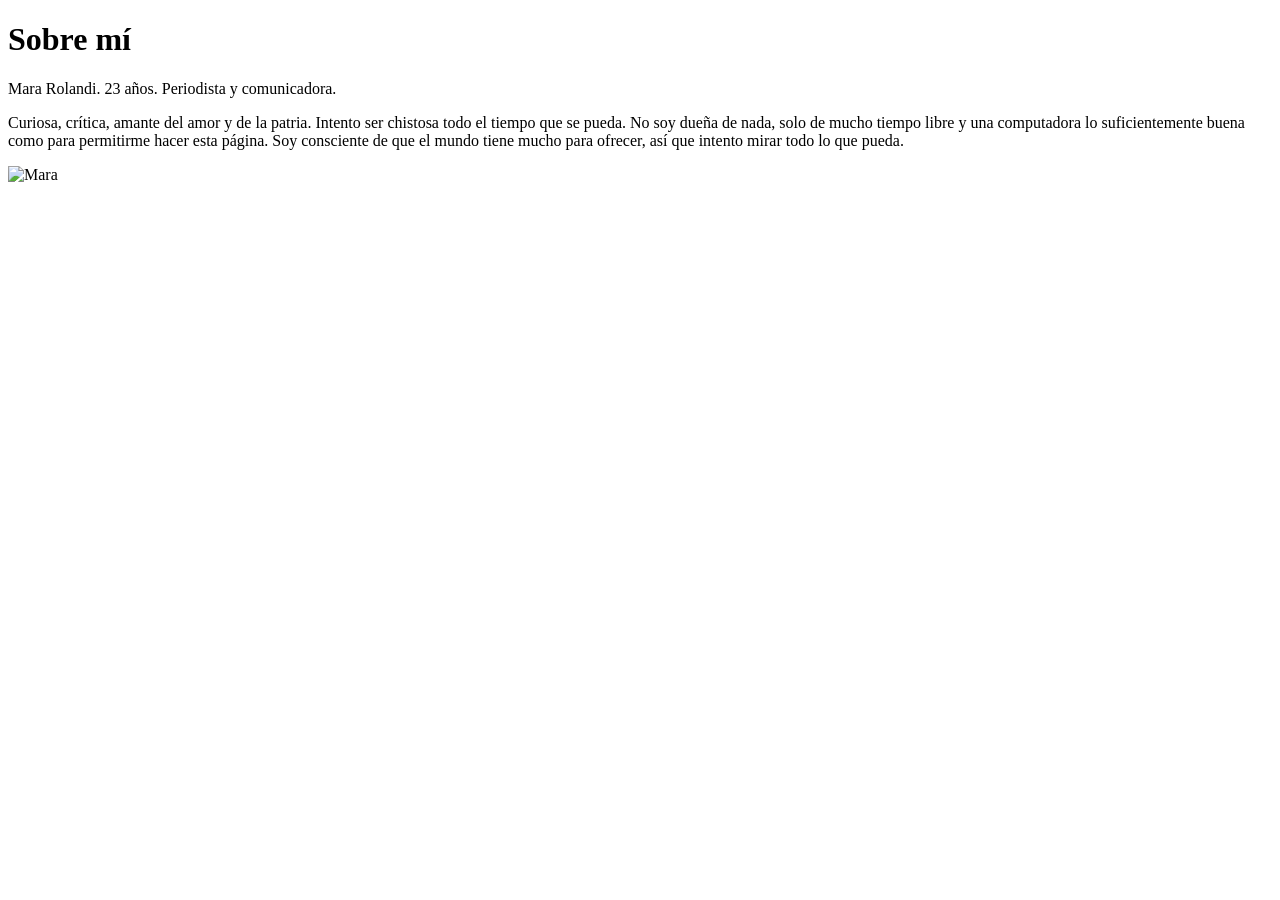
==== sobre-mi.html @ b8268177 "Primer versión de mi página web" ====
<!DOCTYPE html>
<html lang="es">

<head>
    <meta charset="UTF-8">
    <title>Sobre mí | Rolandi Mara</title>

    <link rel="stylesheet" href="estilo.css">
</head>

<body>

    <main class="sobre-mi">

        <div class="texto">

            <h1>Sobre mí</h1>

            <p>
                Mara Rolandi. 23 años.
                Periodista y comunicadora.
            </p>

            <p>
                Curiosa, crítica, amante del amor y de la patria. Intento ser chistosa todo el tiempo que se pueda. No soy dueña de nada, solo de mucho tiempo libre y una computadora lo suficientemente buena como para permitirme hacer esta página. Soy consciente de que el mundo tiene mucho para ofrecer, así que intento mirar todo lo que pueda.
            </p>

        </div>

        <div class="foto">

            <img src="mara.jpg" alt="Mara">

        </div>

    </main>

</body>

</html>
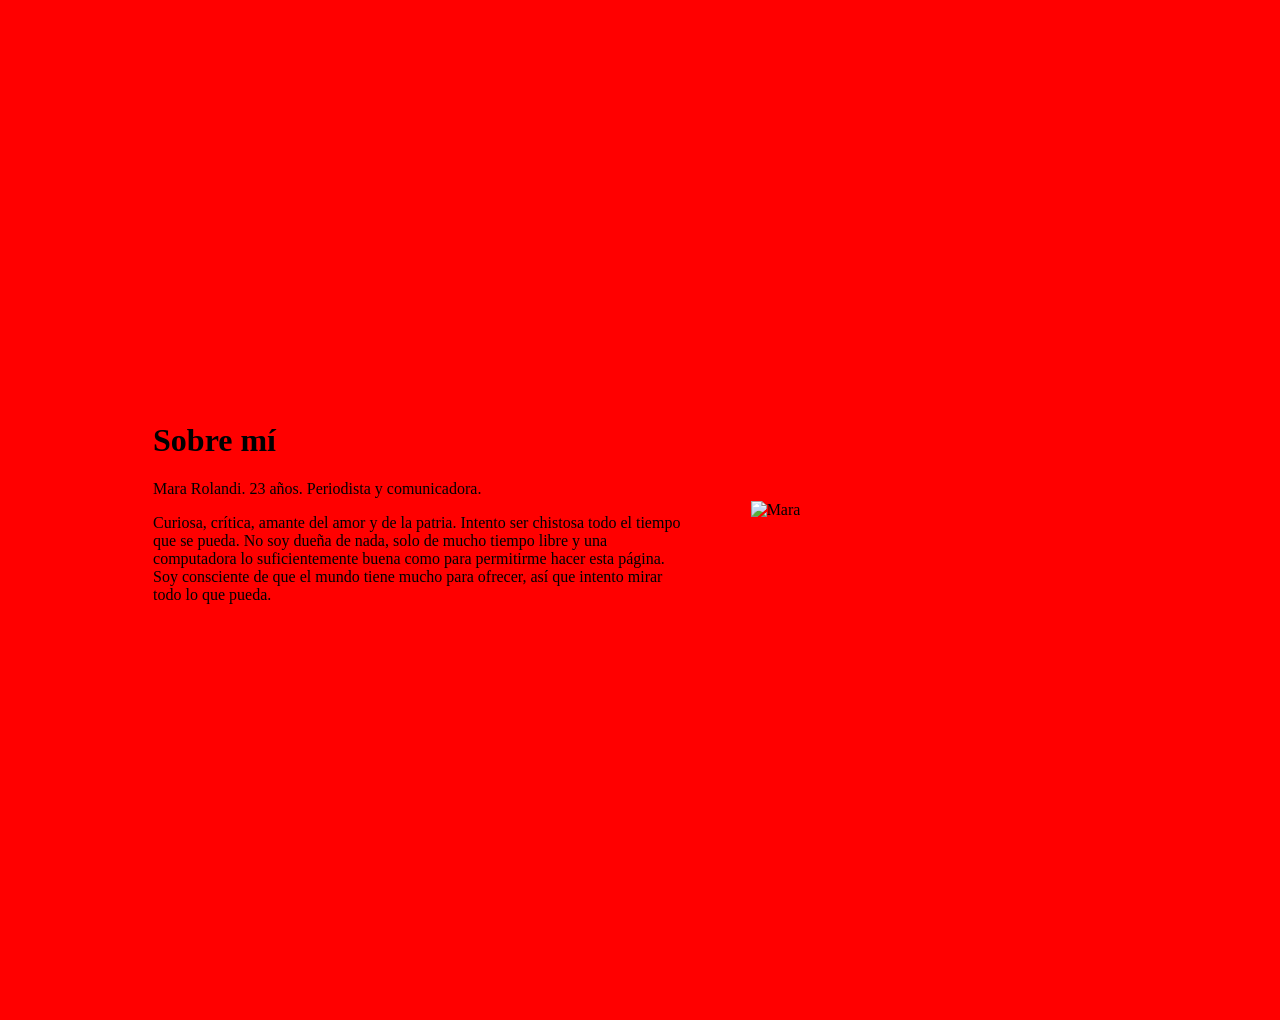
==== commit 0582647c: "Corregí la página Sobre mí" ====
--- a/sobre-mi.html
+++ b/sobre-mi.html
@@ -5,14 +5,14 @@
     <meta charset="UTF-8">
     <title>Sobre mí | Rolandi Mara</title>
 
-    <link rel="stylesheet" href="estilo.css">
+    <link rel="stylesheet" href="estilo.css/stilo.css">
 </head>
 
 <body>
 
     <main class="sobre-mi">
 
-        <div class="texto">
+        <div class="texto-sobre-mi">
 
             <h1>Sobre mí</h1>
 
@@ -27,7 +27,7 @@
 
         </div>
 
-        <div class="foto">
+        <div class="foto-sobre-mi">
 
             <img src="mara.jpg" alt="Mara">
 
--- a/estilo.css/stilo.css
+++ b/estilo.css/stilo.css
@@ -0,0 +1,210 @@
+/* ---------- ESTILOS GENERALES ---------- */
+@font-face {
+    font-family: "Sugar Pie";
+    src: url("font/Sugar-Pie-W00-Regular.ttf") format("truetype");
+}
+
+body {
+    margin: 0;
+    font-family: montserrat, futura;
+    background-color: #f7f6ed;
+}
+
+img {
+    width: 300px;
+}
+
+
+/* ---------- PORTADA ---------- */
+
+.hero {
+    height: 350px;
+    background-image: url("../FONDO.jpg");
+    background-size: cover;
+    background-position: center;
+    background-repeat: no-repeat;
+    position: relative;
+}
+
+
+/* ---------- MENÚ ---------- */
+
+nav {
+    height: 40px;
+    background-color: #86769b;
+    display: flex;
+    justify-content: center;
+    align-items: center;
+    gap: 35px;
+}
+
+nav a {
+    color: white;
+    text-decoration: none;
+    font-size: 15px;
+    font-weight: 500;
+    font-family: "futura";
+}
+
+
+/* ---------- TÍTULO ---------- */
+
+.titulo {
+    position: absolute;
+    top: 80px;
+    width: 100%;
+    letter-spacing: 9px;
+    text-align: center;
+    font-family: "Sugar Pie";
+}
+    -webkit-text-stroke: 0.20px #86769b;
+    color: white;
+   
+    text-shadow:0 3px 6px rgba(0,0,0,.45),
+
+}
+
+.titulo h1 {
+    font-family: "Sugar Pie";
+}
+    font-size: 150px;
+    color: white;
+    letter-spacing: 1px;
+    text-shadow: 0px 5px 10px rgba(125, 133, 50, 0.3);
+    margin: 0;
+}
+
+
+/* ---------- FRANJA ---------- */
+
+.franja {
+    width: 100%;
+    height: 50px;
+    background-color: #7d8532;
+    color: white;
+    display: flex;
+    align-items: center; /* centra verticalmente */
+    justify-content: center; /* centra horizontalmente */
+    overflow: hidden;
+}
+
+.franja p {
+    width: max-content;
+    animation: mover 60s linear infinite;
+}
+
+@keyframes mover {
+    from {
+        transform: translateX(100vw);
+    }
+    to {
+        transform: translateX(-100%);
+    }
+}
+
+.presentacion {
+    padding: 60px 20px;
+    display: flex;
+    justify-content: center;
+}
+
+.presentacion h2 {
+    font-size: 35px;
+    font-family: "futura";
+}
+
+.presentacion {
+    padding: 60px 20px;
+    display: flex;
+    justify-content: center;
+}
+
+.caja-presentacion {
+    width: 520px;
+    padding: 45px 55px;
+
+    background-color: #86769b;
+    border: 12px solid #8bbdd0;
+    border-radius: 55% 45% 60% 40% / 45% 60% 40% 55%;
+    color: white;
+    text-align: center;
+}
+
+.caja-presentacion p {
+    margin: 0;
+    font-family: "futura", sans-serif;
+    font-size: 17px;
+    line-height: 1.55;
+}
+
+.categorias {
+    width: 90%;
+    max-width: 1000px;
+    margin: 50px auto;
+
+     display: grid;
+    grid-template-columns: repeat(2, 1fr);
+    gap: 50px 40px;
+}
+.categoria {
+    display: block;
+    width: 420px;
+    text-align: center;
+    text-decoration: none;
+    grid-template-columns: repeat(3, 1fr);
+}
+
+.categoria h2 {
+    margin: 0 0 10px;
+    color: #e7aaa5;
+    font-family: "Sugar Pie";
+}
+     -webkit-text-stroke: 0.20px #f0edf4;
+    font-size: 32px;
+}
+
+.categoria img{
+    width: 100%;
+    height: 220px;
+
+    object-fit: cover;
+    object-position: 40% 27%;
+    border-radius: 30px;
+     border-radius: 8px;
+    box-shadow: 0 8px 20px rgba(0,0,0,.12);
+    transition: .3s;
+    grid-template-columns: repeat(3, 1fr);
+}
+
+.categoria img:hover {
+    transform: scale(1.03);
+}
+
+.sobre-mi {
+    min-height: 100vh;
+    background-color: #f7f6ed;
+
+    display: flex;
+    align-items: center;
+    justify-content: center;
+    gap: 60px;
+
+    padding: 60px 8%;
+}
+
+.texto-sobre-mi {
+    width: 50%;
+}
+
+.foto-sobre-mi {
+    width: 35%;
+}
+
+.foto-sobre-mi img {
+    width: 100%;
+    height: auto;
+}
+
+.sobre-mi {
+    background-color: red !important;
+}
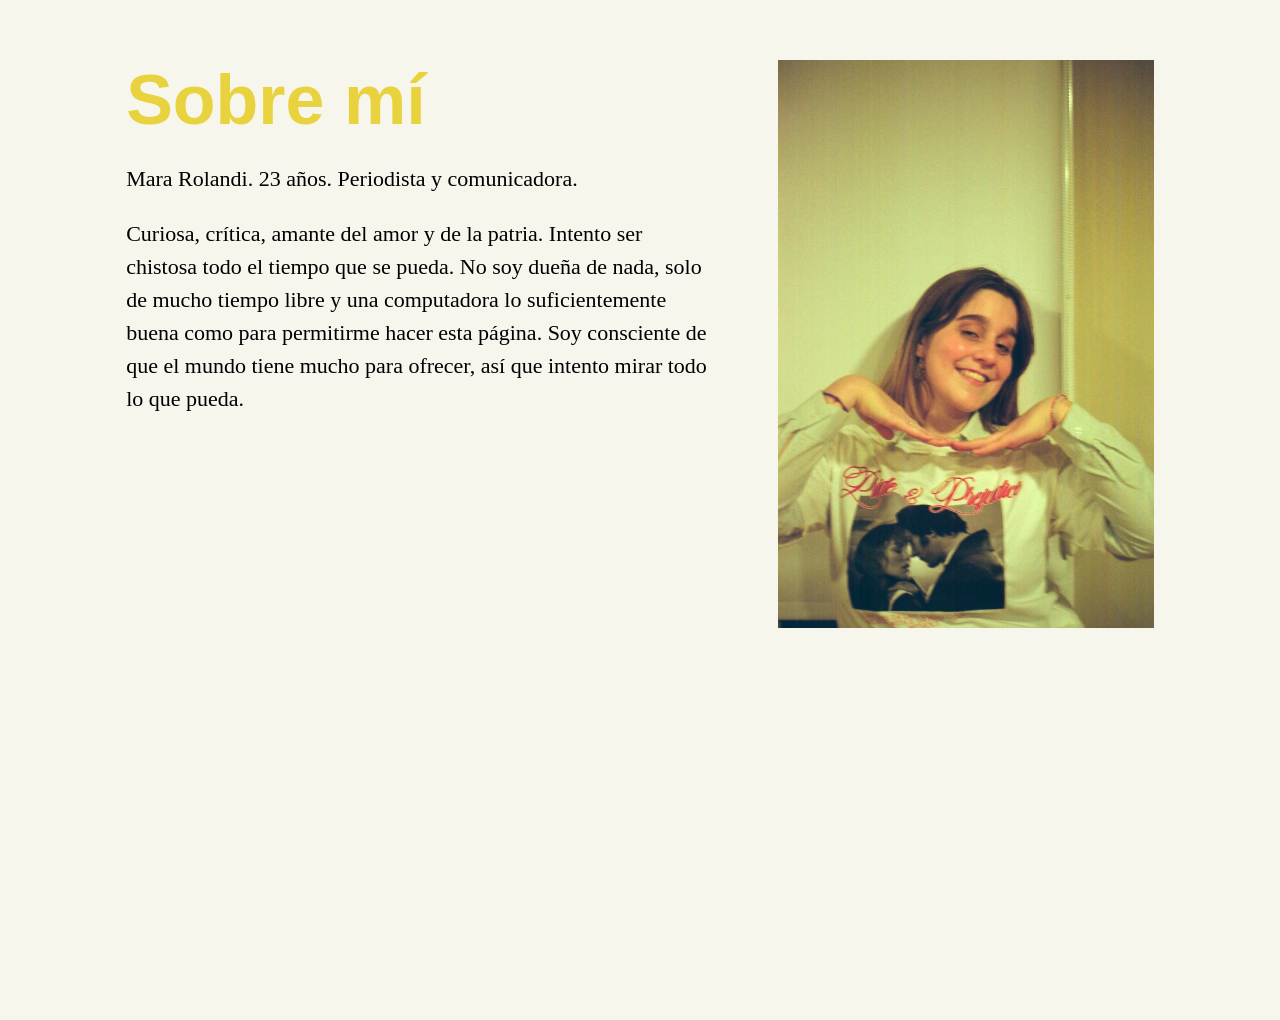
==== commit 3feca060: "Diseñé la página Sobre mí" ====
--- a/sobre-mi.html
+++ b/sobre-mi.html
@@ -4,7 +4,6 @@
 <head>
     <meta charset="UTF-8">
     <title>Sobre mí | Rolandi Mara</title>
-
     <link rel="stylesheet" href="estilo.css/stilo.css">
 </head>
 
@@ -29,7 +28,7 @@
 
         <div class="foto-sobre-mi">
 
-            <img src="mara.jpg" alt="Mara">
+            <img src="Mara.JPG" alt="Mara">
 
         </div>
 
--- a/estilo.css/stilo.css
+++ b/estilo.css/stilo.css
@@ -158,15 +158,13 @@
     margin: 0 0 10px;
     color: #e7aaa5;
     font-family: "Sugar Pie";
-}
-     -webkit-text-stroke: 0.20px #f0edf4;
+    -webkit-text-stroke: 0.20px #f0edf4;
     font-size: 32px;
 }
 
 .categoria img{
     width: 100%;
     height: 220px;
-
     object-fit: cover;
     object-position: 40% 27%;
     border-radius: 30px;
@@ -183,17 +181,26 @@
 .sobre-mi {
     min-height: 100vh;
     background-color: #f7f6ed;
-
-    display: flex;
-    align-items: center;
+    display: flex;
+    align-items: flex-start;
     justify-content: center;
     gap: 60px;
-
     padding: 60px 8%;
 }
+.texto-sobre-mi h1 {
+    font-family: "Sugar Pie", sans-serif;
+    font-size: 70px;
+    color: #e8d33f;
+    margin: 0 0 15px 0;
+}
 
 .texto-sobre-mi {
-    width: 50%;
+    width: 55%;
+}
+
+.texto-sobre-mi p {
+    font-size: 22px;
+    line-height: 1.5;
 }
 
 .foto-sobre-mi {
@@ -204,7 +211,3 @@
     width: 100%;
     height: auto;
 }
-
-.sobre-mi {
-    background-color: red !important;
-}
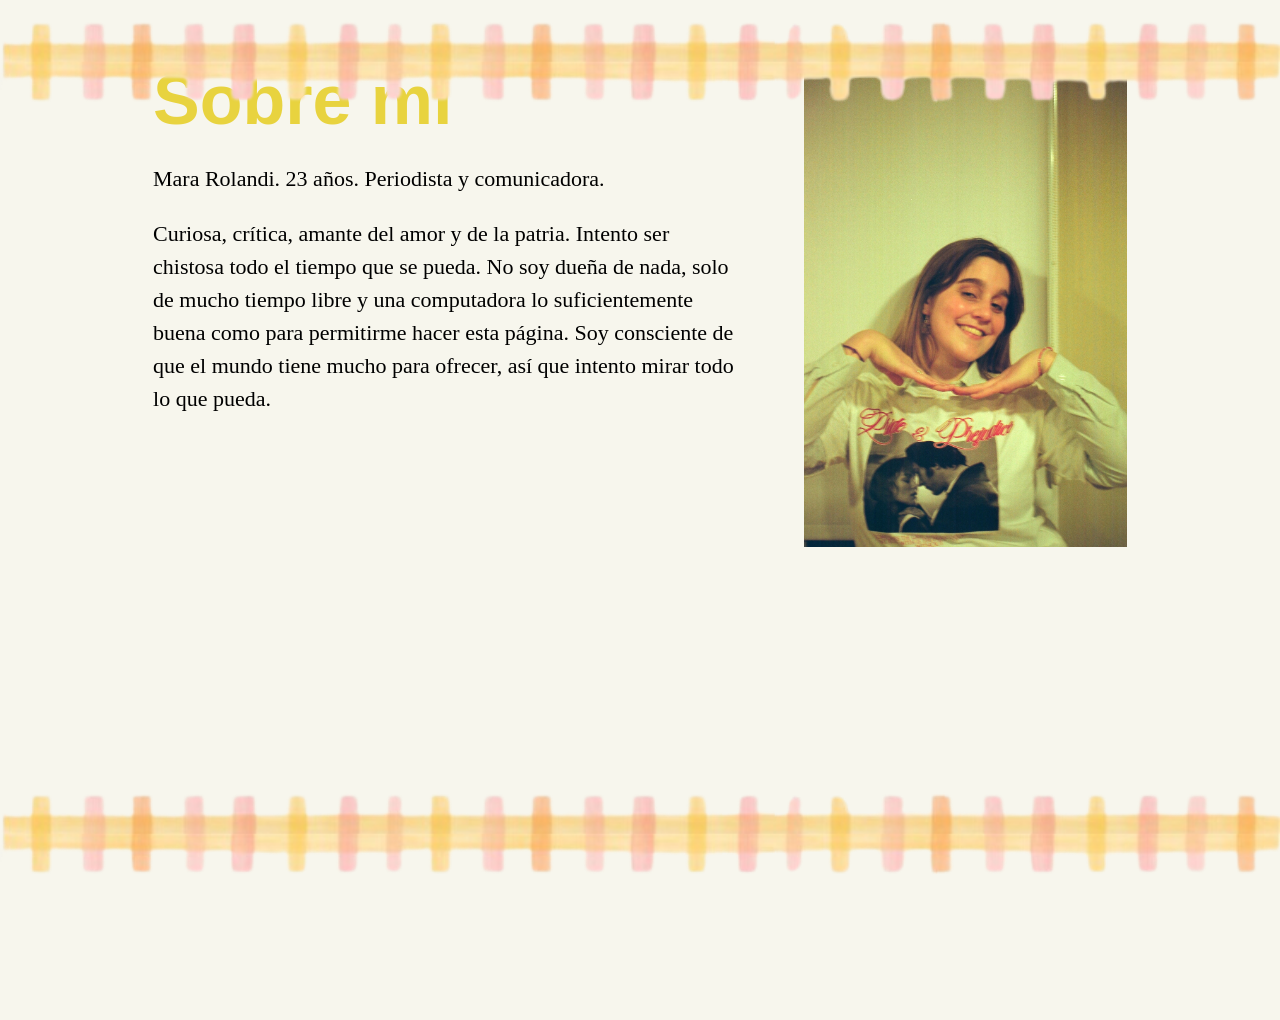
==== commit e585fc13: "Agregué las franjas de Sobre mí" ====
--- a/sobre-mi.html
+++ b/sobre-mi.html
@@ -10,6 +10,7 @@
 <body>
 
     <main class="sobre-mi">
+        <img class="franja-sobre-mi" src="franja.png" alt="">
 
         <div class="texto-sobre-mi">
 
@@ -26,13 +27,13 @@
 
         </div>
 
-        <div class="foto-sobre-mi">
+         <div class="foto-sobre-mi">
+        <img src="Mara.JPG.JPG" alt="Mara">
+    </div>
 
-            <img src="Mara.JPG" alt="Mara">
+    <img class="franja-sobre-mi franja-abajo" src="franja.png" alt="">
 
-        </div>
-
-    </main>
+</main>
 
 </body>
 
--- a/estilo.css/stilo.css
+++ b/estilo.css/stilo.css
@@ -204,10 +204,23 @@
 }
 
 .foto-sobre-mi {
-    width: 35%;
+    width: 30%;
 }
 
 .foto-sobre-mi img {
     width: 100%;
+    height: center;
+    display: block;
+}
+
+.franja-sobre-mi {
+    position: absolute;
+    top: 15px;
+    left: 0;
+    width: 100%;
     height: auto;
 }
+.franja-abajo {
+    top: auto;
+    bottom: 15px;
+}
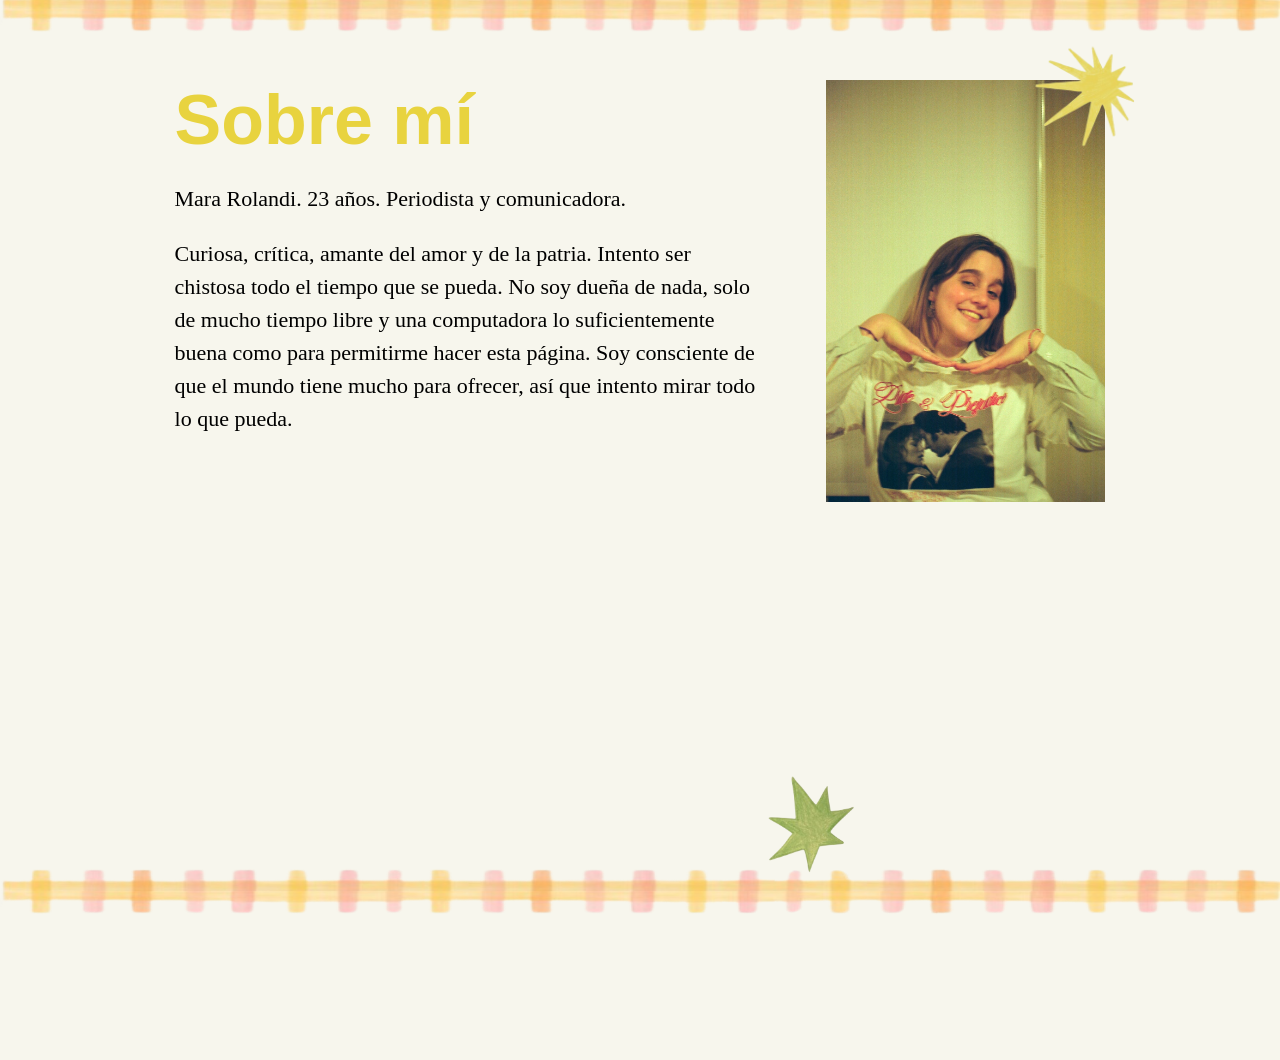
==== commit d0f56ecd: "Agregué detalles a Sobre mí" ====
--- a/sobre-mi.html
+++ b/sobre-mi.html
@@ -29,6 +29,8 @@
 
          <div class="foto-sobre-mi">
         <img src="Mara.JPG.JPG" alt="Mara">
+        <img class="estrella-amarilla" src="estrella-amarilla.png" alt=""> 
+        <img class="estrella-verde" src="estrella-verde.png" alt="">
     </div>
 
     <img class="franja-sobre-mi franja-abajo" src="franja.png" alt="">
--- a/estilo.css/stilo.css
+++ b/estilo.css/stilo.css
@@ -181,12 +181,16 @@
 .sobre-mi {
     min-height: 100vh;
     background-color: #f7f6ed;
+
     display: flex;
     align-items: flex-start;
     justify-content: center;
     gap: 60px;
-    padding: 60px 8%;
-}
+
+    padding: 80px 8%;
+    position: relative;
+}
+
 .texto-sobre-mi h1 {
     font-family: "Sugar Pie", sans-serif;
     font-size: 70px;
@@ -199,28 +203,50 @@
 }
 
 .texto-sobre-mi p {
-    font-size: 22px;
+    font-size:  22px;
     line-height: 1.5;
 }
 
 .foto-sobre-mi {
-    width: 30%;
+    width: 26%;
 }
 
 .foto-sobre-mi img {
     width: 100%;
-    height: center;
+    height: auto;
     display: block;
 }
 
+.estrella-amarilla {
+    position: absolute;
+    width: 150px !important;
+    height: auto !important;
+    top: 35px;
+    right: 120px;
+}
+
+.estrella-verde {
+    position: absolute;
+    width: 120px !important;
+    height: auto !important;
+    bottom: 170px;
+    left: 760px;
+}
+
 .franja-sobre-mi {
     position: absolute;
-    top: 15px;
-    left: 0;
-    width: 100%;
-    height: auto;
-}
+    left: 0%;
+    right: 0%;
+    width: 100%;
+    height: 55px;
+    object-fit: fill;
+}
+
+.franja-sobre-mi:first-child {
+    top: -17px;
+}
+
 .franja-abajo {
     top: auto;
-    bottom: 15px;
+    bottom: 140px;
 }
